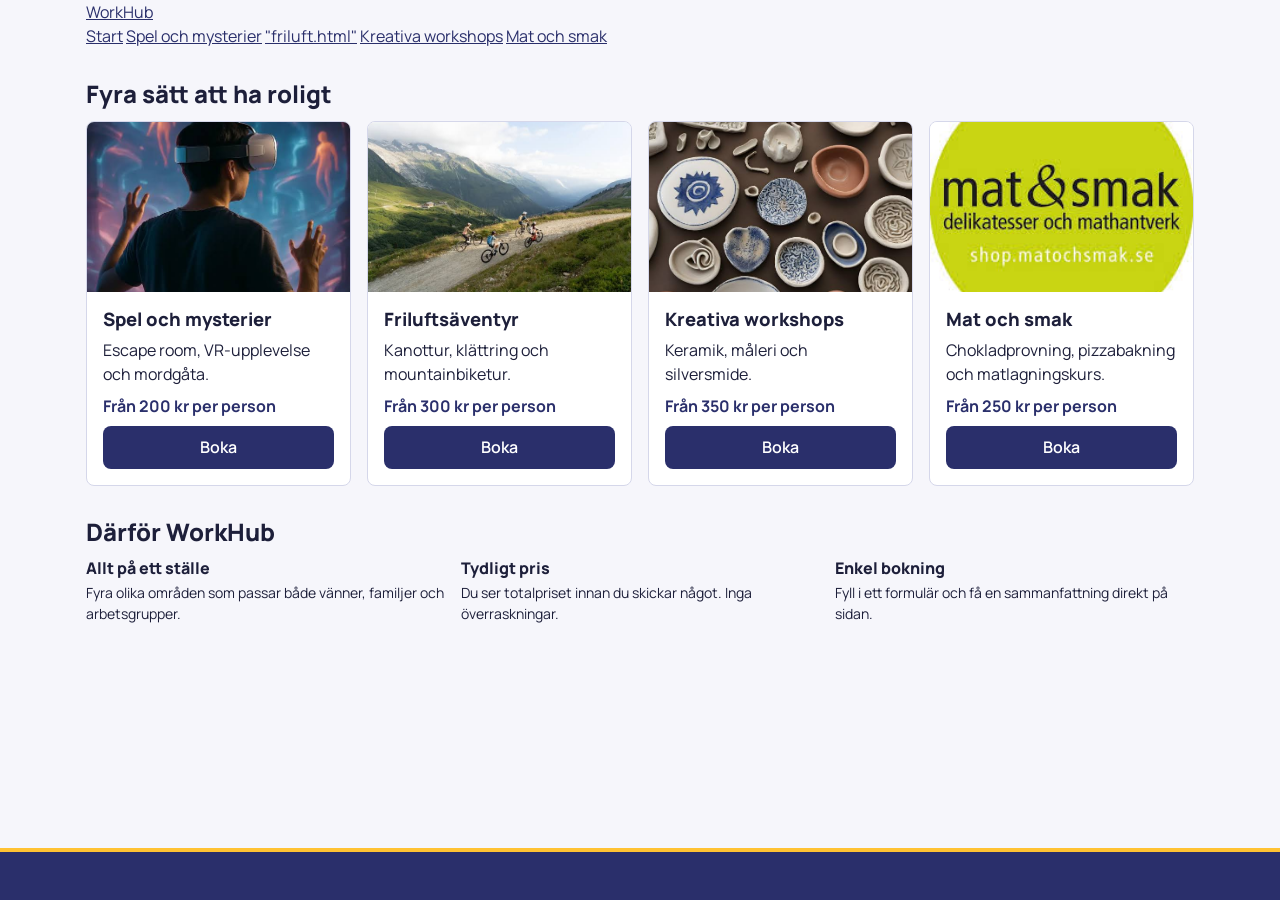
==== index.html @ cd652612 "add header" ====
<!DOCTYPE html>
<html lang="sv">
<head>
  <meta charset="UTF-8">
  <meta name="viewport" content="width=device-width, initial-scale=1">
  <title>WorkHub – Upplevelser</title>
  <link rel="preconnect" href="https://fonts.googleapis.com">
  <link rel="preconnect" href="https://fonts.gstatic.com" crossorigin>
  <link href="https://fonts.googleapis.com/css2?family=Manrope:wght@200..800&display=swap" rel="stylesheet">
  <link rel="stylesheet" href="css/style.css">
</head>
<body>
  <div class="wrapper">

     <header>
      <div class="container">
      <a href="#" class="logo">WorkHub</a>
    <nav class="nav-menu">
      <a href="index.html" class="nav-link active">Start</a>
      <a href="spel.html" class="nav-link">Spel och mysterier</a>
      <a href="friluft.html" class="nav-link">"friluft.html"</a>
      <a href="workshops.html" class="nav-link">Kreativa workshops</a>
      <a href="mat.html" class="nav-link">Mat och smak</a>
    </nav>
    
      </div>
    </header>
    
    <main>
      <div class="container">
        <section class="four-ways" >
          <h2>Fyra sätt att ha roligt</h2>
          <div class="four-ways-grid">

            <article class="way-card">
              <div class="way-card-img way-card-img-spel">
                <img src="images/escape.jfif" alt="VR-upplevelse">
              </div>
              <div class="way-card-body">
                <h3>Spel och mysterier</h3>
                <p>Escape room, VR-upplevelse och mordgåta.</p>
                <p class="way-card-price">Från 200 kr per person</p>
                <a class="way-card-link" href="spel.html">Boka</a>
              </div>
            </article>

            <article class="way-card">
              <div class="way-card-img way-card-img-friluft">
                <img src="images/mountain.jfif" alt="mountainbiketur" >
              </div>
              <div class="way-card-body">
                <h3>Friluftsäventyr</h3>
                <p>Kanottur, klättring och mountainbiketur.</p>
                <p class="way-card-price">Från 300 kr per person</p>
                <a class="way-card-link" href="friluft.html">Boka</a>
              </div>
            </article>

            <article class="way-card">
              <div class="way-card-img way-card-img-workshops">
                <img src="images/ceramic.jfif" alt="Keramik lera">
              </div>
              <div class="way-card-body">
                <h3>Kreativa workshops</h3>
                <p>Keramik, måleri och silversmide.</p>
                <p class="way-card-price">Från 350 kr per person</p>
                <a class="way-card-link" href="workshops.html">Boka</a>
              </div>
            </article>

            <article class="way-card">
              <div class="way-card-img way-card-img-mat">
                <img src="images/mat.jfif" alt="mat och smak">
              </div>
              <div class="way-card-body">
                <h3>Mat och smak</h3>
                <p>Chokladprovning, pizzabakning och matlagningskurs.</p>
                <p class="way-card-price">Från 250 kr per person</p>
                <a class="way-card-link" href="mat.html">Boka</a>
              </div>
            </article>

          </div>
        </section>
       


        <section class="why-workhub">
   <h2>Därför WorkHub</h2>
<div class="why-workhub-content">
<article>
<h3>Allt på ett ställe</h3>
<p>Fyra olika områden som passar både vänner, familjer och arbetsgrupper.</p>
</article>
<article>
<h3>Tydligt pris</h3>
<p>Du ser totalpriset innan du skickar något. Inga överraskningar.</p>
</article>
<article>
<h3>Enkel bokning</h3>
<p>Fyll i ett formulär och få en sammanfattning direkt på sidan.</p>
</article>
</div>
        </section>
      </div>
    </main> 

    <footer class="site-footer">
      <div class="container">

      </div>
    </footer>

  </div>
</body>
</html>
---- css/style.css ----
:root {
  --bg: #f6f6fb;
  --surface: #ffffff;
  --text: #1d1f3a;
  --primary: #2a2f6b;
  --primary-dark: #1b1e4a;
  --accent: #ffc233;
  --border: #d5d7ea;
  --error: #b3261e;
  --radius: 8px;
}
 

* {
  box-sizing: border-box;
  margin: 0;
  padding: 0;
}
 
body {
  font-family: "Manrope", sans-serif;
  font-weight: 400;
  font-style: normal;
  font-size: 1rem;
  line-height: 1.5;
  background: var(--bg);
  color: var(--text);
}
 

.wrapper {
  display: grid;
  grid-template-rows: auto 1fr auto;
  min-height: 100vh;
}
 
.container {
  width: 100%;
  padding-left: 1rem;
  padding-right: 1rem;
  margin-left: auto;
  margin-right: auto;
}
 
@media (min-width: 576px) {
  .container {
    max-width: 540px;
  }
}
 
@media (min-width: 768px) {
  .container {
    max-width: 720px;
  }
}
 
@media (min-width: 992px) {
  .container {
    max-width: 960px;
  }
}
 
@media (min-width: 1200px) {
  .container {
    max-width: 1140px;
  }
}
 
@media (min-width: 1400px) {
  .container {
    max-width: 1320px;
  }
}
 
h1, h2, h3 {
  line-height: 1.2;
  margin-bottom: .5rem;
}
 
p {
  margin-bottom: .75rem;
}
 
ul, ol {
  padding-left: 1.25rem;
  margin-bottom: .75rem;
}
 
a {
  color: var(--primary);
}

/*Därför workHub section */
.why-workhub {
  margin-top: 2rem;
  margin-bottom: 2rem;
}

.why-workhub h2{
  color: var(--text);
  font-size: 1.5rem;
  font-weight: 800;
  margin-bottom: 0.75rem;
}

.why-workhub-content {
  display: flex;
  gap: 1rem;
  align-items: flex-start;
}
.why-workhub-content article {
  flex: 1;
  min-width: 0;
}
.why-workhub-content h3{
  color: var(--text);
  font-size: 1rem;
  font-weight: 800;
  margin-bottom: 0.25rem;
}
.why-workhub-content P{
  color: var(--text);
  font-size: 0.875rem;
  line-height: 1.5;
  margin: 0;
}

@media (max-width: 600px) {
.why-workhub-content {
  flex-direction: column;
  gap: 1rem;
}
}


/* ===========================================================
   GEMENSAM BAS: navigation, knappar och formulärfält
   Tillagt av Ali. Delas av alla bokningssidor.
   =========================================================== */

/* Dold text som bara skärmläsare läser upp */
.sr-only {
  position: absolute;
  width: 1px;
  height: 1px;
  padding: 0;
  overflow: hidden;
  clip: rect(0, 0, 0, 0);
  white-space: nowrap;
  border: 0;
}

/* --- Sidhuvud och navigation --- */
.site-header {
  background: var(--primary);
  border-bottom: 4px solid var(--accent);
}

.site-header__inner {
  display: flex;
  flex-wrap: wrap;
  align-items: center;
  gap: 1rem 2rem;
  padding-top: 1rem;
  padding-bottom: 1rem;
}

.site-logo {
  font-size: 1.25rem;
  font-weight: 800;
  color: #fff;
  text-decoration: none;
}

.site-nav ul {
  display: flex;
  flex-wrap: wrap;
  gap: .25rem 1.5rem;
  list-style: none;
  padding: 0;
  margin: 0;
}

.site-nav a {
  display: inline-block;
  padding: .35rem .25rem;
  color: #fff;
  text-decoration: none;
  border-bottom: 3px solid transparent;
}

.site-nav a:hover,
.site-nav a:focus-visible {
  border-bottom-color: var(--accent);
}

/* Markerar vilken sida besökaren står på, med både färg och ram */
.site-nav a[aria-current="page"] {
  font-weight: 800;
  border-bottom-color: var(--accent);
}

/* --- Sidfot --- */
.site-footer {
  background: var(--primary);
  border-top: 4px solid var(--accent);
  color: #fff;
  text-align: center;
  padding-top: 1.5rem;
  padding-bottom: 1.5rem;
  margin-top: 3rem;
}

.site-footer p {
  margin: 0;
  font-size: .875rem;
}

/* --- Knappar --- */
.btn {
  display: inline-block;
  font-family: inherit;
  font-size: 1rem;
  font-weight: 700;
  padding: .75rem 1.5rem;
  border: 2px solid transparent;
  border-radius: var(--radius);
  cursor: pointer;
}

.btn--primary {
  background: var(--primary);
  color: #fff;
}

.btn--primary:hover {
  background: var(--primary-dark);
}

.btn--ghost {
  background: transparent;
  color: var(--primary);
  border-color: var(--primary);
}

.btn--ghost:hover {
  background: var(--primary);
  color: #fff;
}

.btn:disabled {
  opacity: .5;
  cursor: not-allowed;
}

/* Tydlig fokusram för tangentbordsnavigering */
.btn:focus-visible,
.site-nav a:focus-visible,
input:focus-visible {
  outline: 3px solid var(--accent);
  outline-offset: 2px;
}

/* --- Formulärfält --- */
.field {
  margin-bottom: 1rem;
}

.field label {
  display: block;
  font-weight: 700;
  margin-bottom: .25rem;
}

.field input {
  width: 100%;
  font-family: inherit;
  font-size: 1rem;
  padding: .625rem .75rem;
  color: var(--text);
  background: var(--surface);
  border: 2px solid var(--border);
  border-radius: var(--radius);
}

.field--narrow input {
  max-width: 8rem;
}

.field input:disabled {
  background: var(--bg);
  color: #6b6d8a;
}

/* Fel markeras med både röd ram och ett extra streck till vänster */
.field input.input--invalid {
  border-color: var(--error);
  border-left-width: 6px;
}

/* Felrutan tar ingen plats förrän den har text */
.field-error {
  margin: .25rem 0 0;
  font-size: .875rem;
  font-weight: 700;
  color: var(--error);
}

.field-error:empty {
  display: none;
}

/* Felmeddelanden inleds med ordet Fel, så att informationen
   inte bara förmedlas med den röda färgen */
.field-error--visible::before {
  content: "\26A0 Fel: ";
}
/* Fyra sätt att ha roligt section */
.four-ways {
  margin-top: 2rem;
  margin-bottom: 2rem;
}

.four-ways h2 {
  color: var(--text);
  font-size: 1.5rem;
  font-weight: 800;
  margin-bottom: 0.75rem;
}

.four-ways-grid {
  display: grid;
  grid-template-columns: repeat(auto-fit, minmax(220px, 1fr));
  gap: 1rem;
}

.way-card {
  display: flex;
  flex-direction: column;
  background: var(--surface);
  border: 1px solid var(--border);
  border-radius: var(--radius);
  overflow: hidden;
}

.way-card-img {
  height: 170px;
  overflow: hidden;
}

.way-card-img img {
  display: block;
  width: 100%;
  height: 100%;
  object-fit: cover;
}

.way-card-body {
  display: flex;
  flex-direction: column;
  flex: 1;
  gap: 0.5rem;
  padding: 1rem;
}

.way-card-body h3 {
  color: var(--text);
  font-size: 1.15rem;
  font-weight: 800;
  margin: 0;
}

.way-card-body p {
  margin: 0;
}

.way-card-price {
  color: var(--primary);
  font-weight: 700;
}

.way-card-link {
  display: inline-block;
  margin-top: auto;
  padding: 0.6rem 1.1rem;
  text-align: center;
  text-decoration: none;
  font-weight: 600;
  color: #fff;
  background: var(--primary);
  border-radius: var(--radius);
}

.way-card-link:hover {
  background: var(--primary-dark);
}

/* ************************************** */


/* ===========================================================
   SA BOKAR DU
   Tillagt av Ali. Tre steg som forklarar bokningsflodet.
   Samma kortstil som .way-card, sa att sidan hanger ihop.
   =========================================================== */

.how-to-book {
  margin-top: 2rem;
  margin-bottom: 2rem;
}

.how-to-book h2 {
  color: var(--text);
  font-size: 1.5rem;
  font-weight: 800;
  margin-bottom: 0.75rem;
}

.how-to-book-steps {
  display: grid;
  grid-template-columns: repeat(auto-fit, minmax(220px, 1fr));
  gap: 1rem;
  list-style: none;
}

.step-card {
  display: flex;
  align-items: flex-start;
  gap: 0.75rem;
  background: var(--surface);
  border: 1px solid var(--border);
  border-radius: var(--radius);
  padding: 1rem;
}

/* Siffran ar en egen cirkel, sa att stegens ordning syns
   aven for den som inte uppfattar farger. */
.step-number {
  flex-shrink: 0;
  width: 1.75rem;
  height: 1.75rem;
  display: flex;
  align-items: center;
  justify-content: center;
  background: var(--primary);
  color: #fff;
  border-radius: 50%;
  font-size: 0.875rem;
  font-weight: 700;
}

.step-body h3 {
  font-size: 1rem;
  font-weight: 700;
  margin-bottom: 0.25rem;
}

.step-body p {
  font-size: 0.9375rem;
}
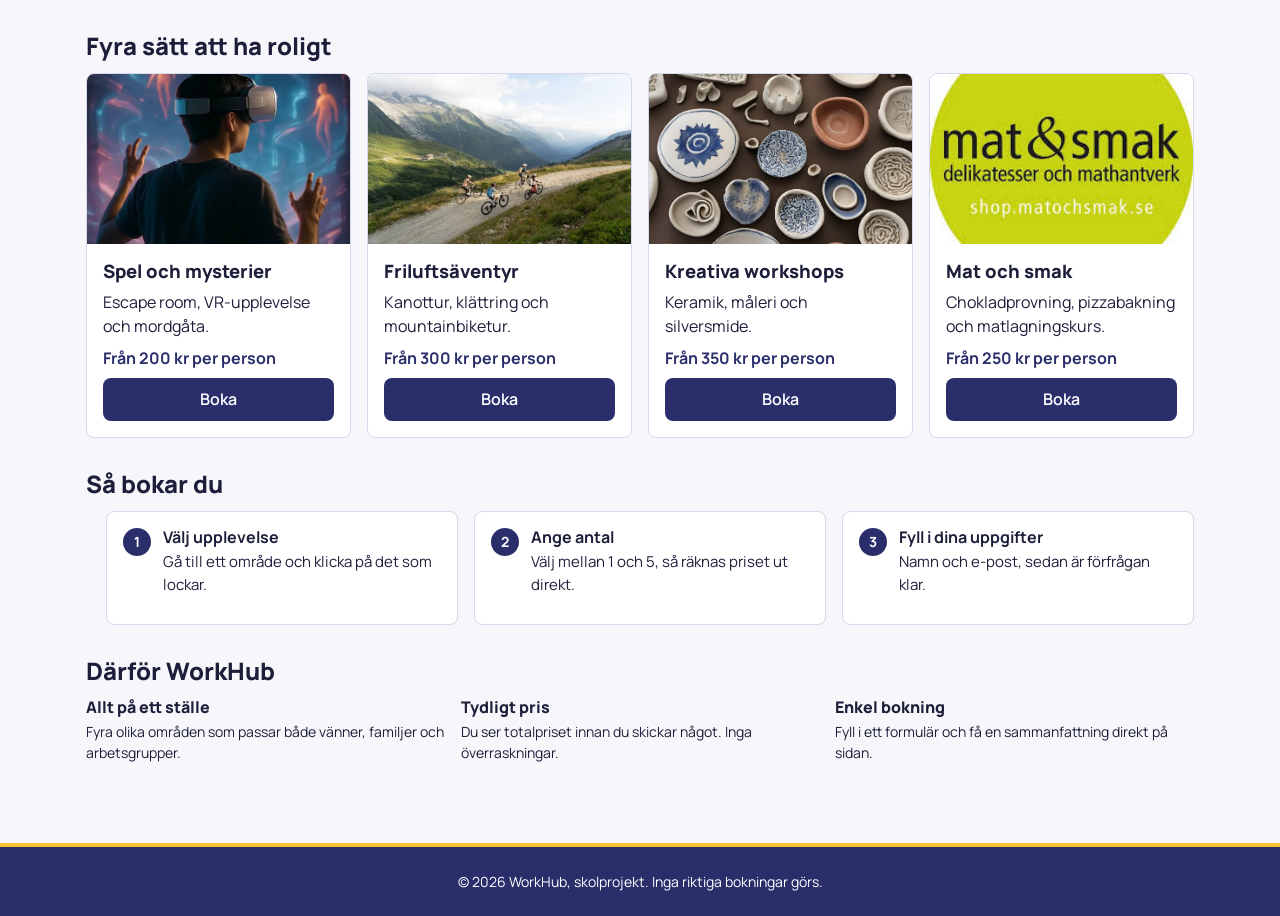
==== commit 02e60ef6: "Merge pull request #5 from zahra64/feature/kreativa-workshops Bokningssidan Kreativa workshops + sek" ====
--- a/index.html
+++ b/index.html
@@ -12,20 +12,12 @@
 <body>
   <div class="wrapper">
 
-     <header>
+    <header>
       <div class="container">
-      <a href="#" class="logo">WorkHub</a>
-    <nav class="nav-menu">
-      <a href="index.html" class="nav-link active">Start</a>
-      <a href="spel.html" class="nav-link">Spel och mysterier</a>
-      <a href="friluft.html" class="nav-link">"friluft.html"</a>
-      <a href="workshops.html" class="nav-link">Kreativa workshops</a>
-      <a href="mat.html" class="nav-link">Mat och smak</a>
-    </nav>
-    
+
       </div>
     </header>
-    
+
     <main>
       <div class="container">
         <section class="four-ways" >
@@ -85,6 +77,39 @@
        
 
 
+
+        <!-- Sa bokar du: tre steg som forklarar bokningsflodet -->
+        <section class="how-to-book">
+          <h2>Så bokar du</h2>
+          <ol class="how-to-book-steps">
+
+            <li class="step-card">
+              <span class="step-number">1</span>
+              <div class="step-body">
+                <h3>Välj upplevelse</h3>
+                <p>Gå till ett område och klicka på det som lockar.</p>
+              </div>
+            </li>
+
+            <li class="step-card">
+              <span class="step-number">2</span>
+              <div class="step-body">
+                <h3>Ange antal</h3>
+                <p>Välj mellan 1 och 5, så räknas priset ut direkt.</p>
+              </div>
+            </li>
+
+            <li class="step-card">
+              <span class="step-number">3</span>
+              <div class="step-body">
+                <h3>Fyll i dina uppgifter</h3>
+                <p>Namn och e-post, sedan är förfrågan klar.</p>
+              </div>
+            </li>
+
+          </ol>
+        </section>
+
         <section class="why-workhub">
    <h2>Därför WorkHub</h2>
 <div class="why-workhub-content">
@@ -107,7 +132,7 @@
 
     <footer class="site-footer">
       <div class="container">
-
+        <p>&copy; 2026 WorkHub, skolprojekt. Inga riktiga bokningar görs.</p>
       </div>
     </footer>
 
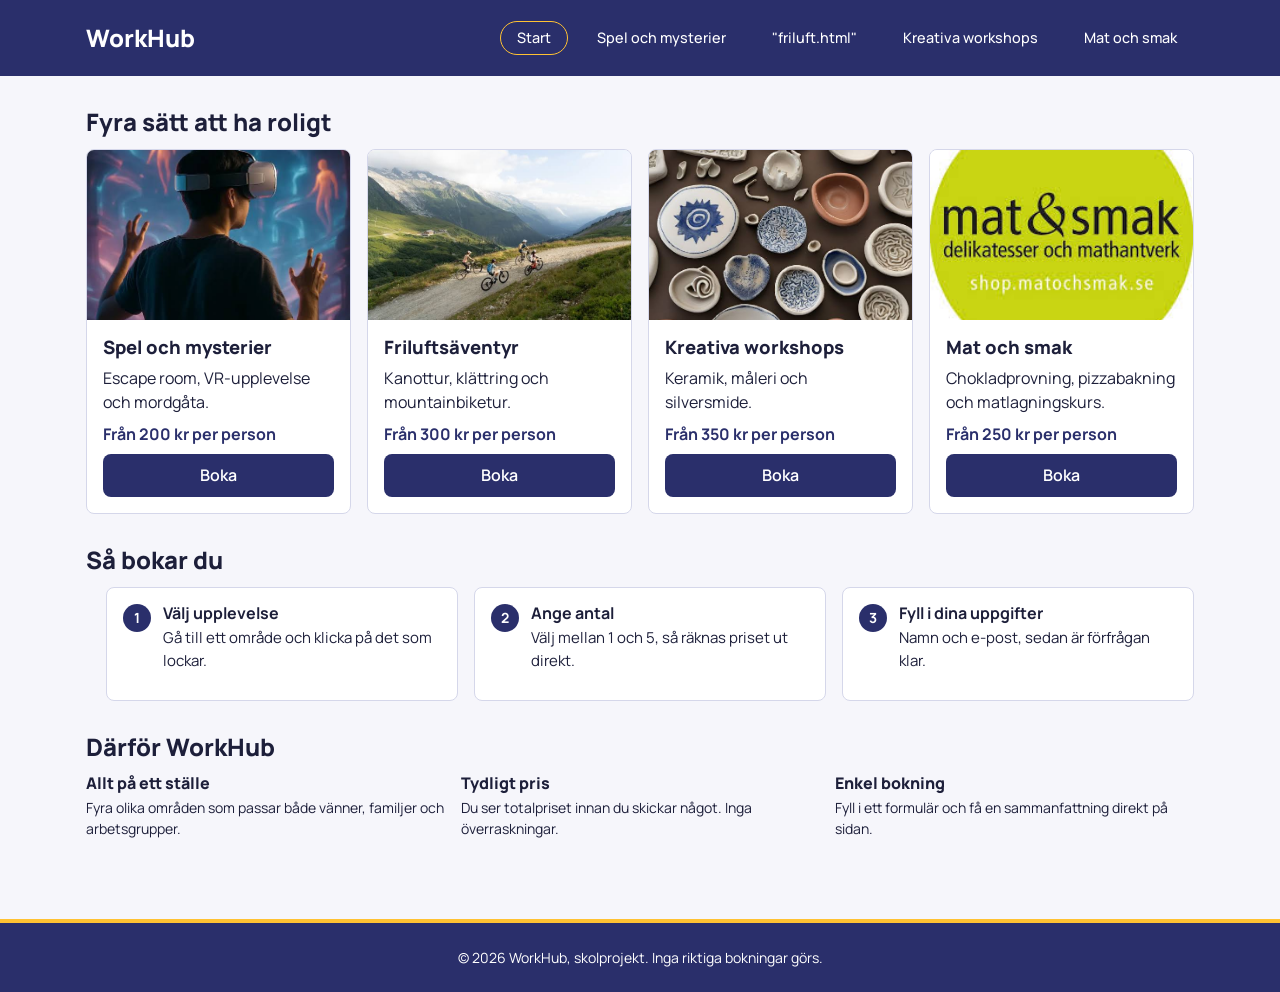
==== commit c4d3a624: "Merge branch 'develop' of https://github.com/zahra64/WorkHub into feat/Header" ====
--- a/index.html
+++ b/index.html
@@ -12,12 +12,20 @@
 <body>
   <div class="wrapper">
 
-    <header>
+     <header>
       <div class="container">
-
+      <a href="#" class="logo">WorkHub</a>
+    <nav class="nav-menu">
+      <a href="index.html" class="nav-link active">Start</a>
+      <a href="spel.html" class="nav-link">Spel och mysterier</a>
+      <a href="friluft.html" class="nav-link">"friluft.html"</a>
+      <a href="workshops.html" class="nav-link">Kreativa workshops</a>
+      <a href="mat.html" class="nav-link">Mat och smak</a>
+    </nav>
+    
       </div>
     </header>
-
+    
     <main>
       <div class="container">
         <section class="four-ways" >
--- a/css/style.css
+++ b/css/style.css
@@ -395,6 +395,64 @@
   background: var(--primary-dark);
 }
 
+
+/* =========================================
+   Header 
+   ========================================= */
+
+header {
+  background-color: var(--primary);
+  padding: 1.25rem 0;
+}
+
+header .container {
+  display: flex;
+  justify-content: space-between;
+  align-items: center;
+}
+
+.logo {
+  color: #ffffff;
+  font-size: 1.5rem;
+  font-weight: 800;
+  text-decoration: none;
+}
+
+.nav-menu {
+  display: flex;
+  gap: 0.75rem;
+  align-items: center;
+}
+
+.nav-link {
+  color: #ffffff;
+  text-decoration: none;
+  font-size: 0.9rem;
+  font-weight: 500;
+  padding: 0.35rem 1rem;
+  border-radius: 20px;
+  border: 1px solid transparent;
+  transition: all 0.2s ease-in-out;
+}
+
+/* الزر النشط والتأثير عند مرور الماوس */
+.nav-link.active,
+.nav-link:hover {
+  border-color: var(--accent);
+}
+
+/* التجاوب مع شاشات الجوال */
+@media (max-width: 768px) {
+  header .container {
+    flex-direction: column;
+    gap: 1rem;
+  }
+  
+  .nav-menu {
+    flex-wrap: wrap;
+    justify-content: center;
+  }
+}
 /* ************************************** */
 
 
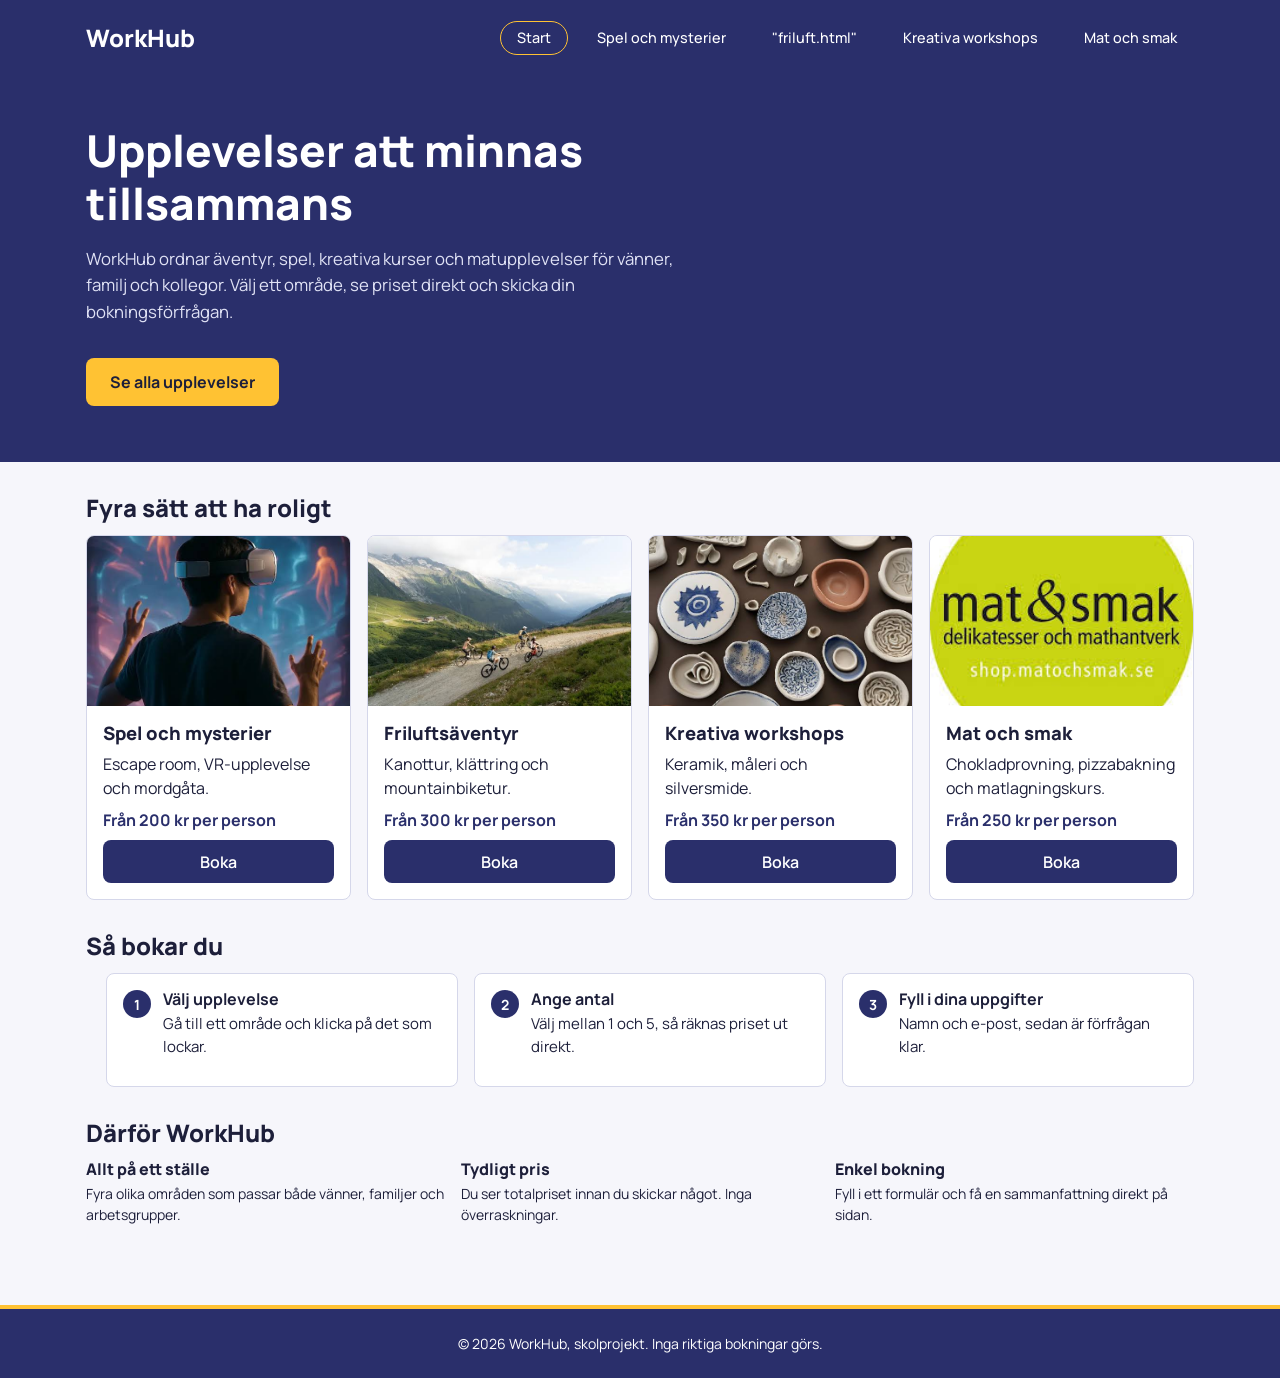
==== commit bf557c23: "Add hero section" ====
--- a/index.html
+++ b/index.html
@@ -22,12 +22,25 @@
       <a href="workshops.html" class="nav-link">Kreativa workshops</a>
       <a href="mat.html" class="nav-link">Mat och smak</a>
     </nav>
-    
+
       </div>
     </header>
     
     <main>
+              <section class="hero-section">
+<div class="container">
+<div class="hero-content">
+<h1>Upplevelser att minnas tillsammans</h1>
+<p>
+              WorkHub ordnar äventyr, spel, kreativa kurser och matupplevelser för vänner, familj och kollegor. 
+              Välj ett område, se priset direkt och skicka din bokningsförfrågan.
+</p>
+<a href="#four-ways" id="hero-cta-btn" class="hero-btn">Se alla upplevelser</a>
+</div>
+</div>
+</section>
       <div class="container">
+
         <section class="four-ways" >
           <h2>Fyra sätt att ha roligt</h2>
           <div class="four-ways-grid">
--- a/css/style.css
+++ b/css/style.css
@@ -435,13 +435,11 @@
   transition: all 0.2s ease-in-out;
 }
 
-/* الزر النشط والتأثير عند مرور الماوس */
 .nav-link.active,
 .nav-link:hover {
   border-color: var(--accent);
 }
 
-/* التجاوب مع شاشات الجوال */
 @media (max-width: 768px) {
   header .container {
     flex-direction: column;
@@ -453,7 +451,52 @@
     justify-content: center;
   }
 }
-/* ************************************** */
+/* =========================================
+   Hero
+   ========================================= */
+.hero-section {
+  background-color: var(--primary);
+  padding: 3rem 0 3.5rem 0;
+  color: #ffffff;
+  width: 100%;
+}
+ 
+.hero-content {
+  max-width: 600px;
+}
+ 
+.hero-content h1 {
+  font-size: 2.75rem;
+  font-weight: 800;
+  line-height: 1.2;
+  margin-bottom: 1rem;
+  color: #ffffff;
+}
+ 
+.hero-content p {
+  font-size: 1.05rem;
+  line-height: 1.6;
+  margin-bottom: 2rem;
+  color: #e0e2f5;
+}
+ 
+.hero-btn {
+  display: inline-block;
+  background-color: var(--accent);
+  color: var(--text);
+  text-decoration: none;
+  padding: 0.75rem 1.5rem;
+  font-size: 1rem;
+  font-weight: 700;
+  border-radius: var(--radius);
+  transition: transform 0.2s ease, opacity 0.2s ease;
+}
+ 
+.hero-btn:hover {
+  opacity: 0.9;
+  transform: translateY(-2px);
+ 
+}
 
 
 /* ===========================================================
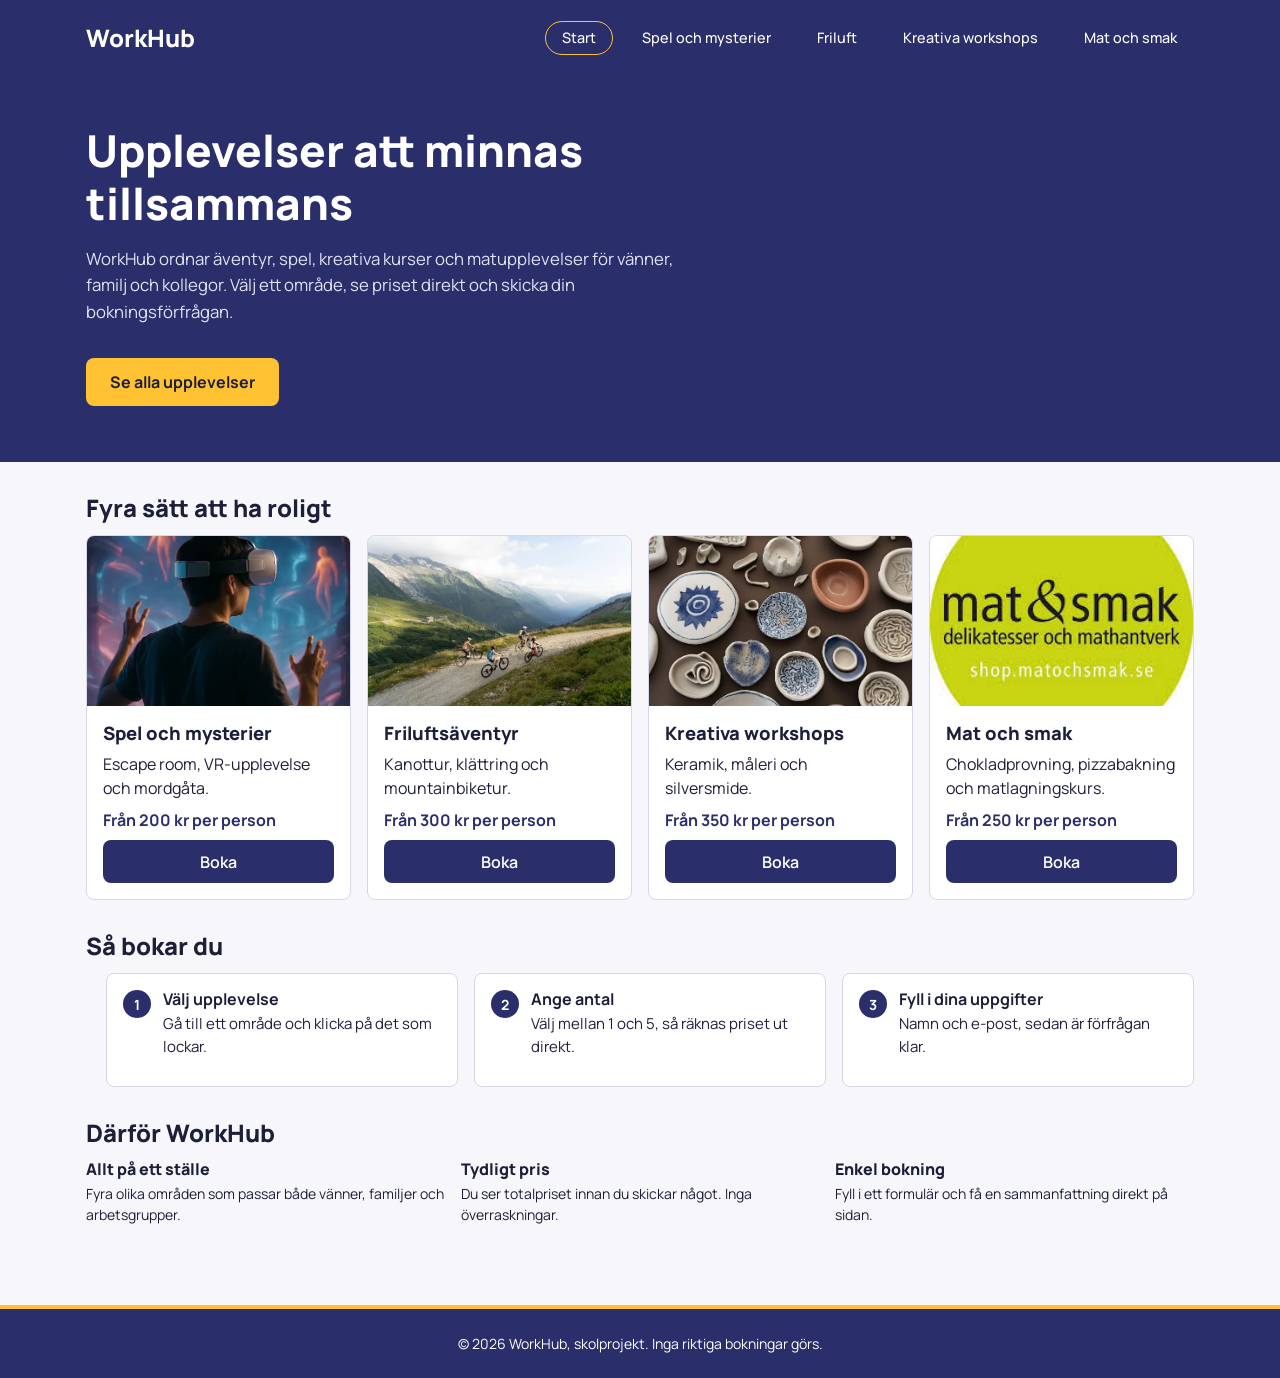
==== commit 9e8f231c: "Repair header" ====
--- a/index.html
+++ b/index.html
@@ -18,7 +18,7 @@
     <nav class="nav-menu">
       <a href="index.html" class="nav-link active">Start</a>
       <a href="spel.html" class="nav-link">Spel och mysterier</a>
-      <a href="friluft.html" class="nav-link">"friluft.html"</a>
+      <a href="friluft.html" class="nav-link">Friluft</a>
       <a href="workshops.html" class="nav-link">Kreativa workshops</a>
       <a href="mat.html" class="nav-link">Mat och smak</a>
     </nav>
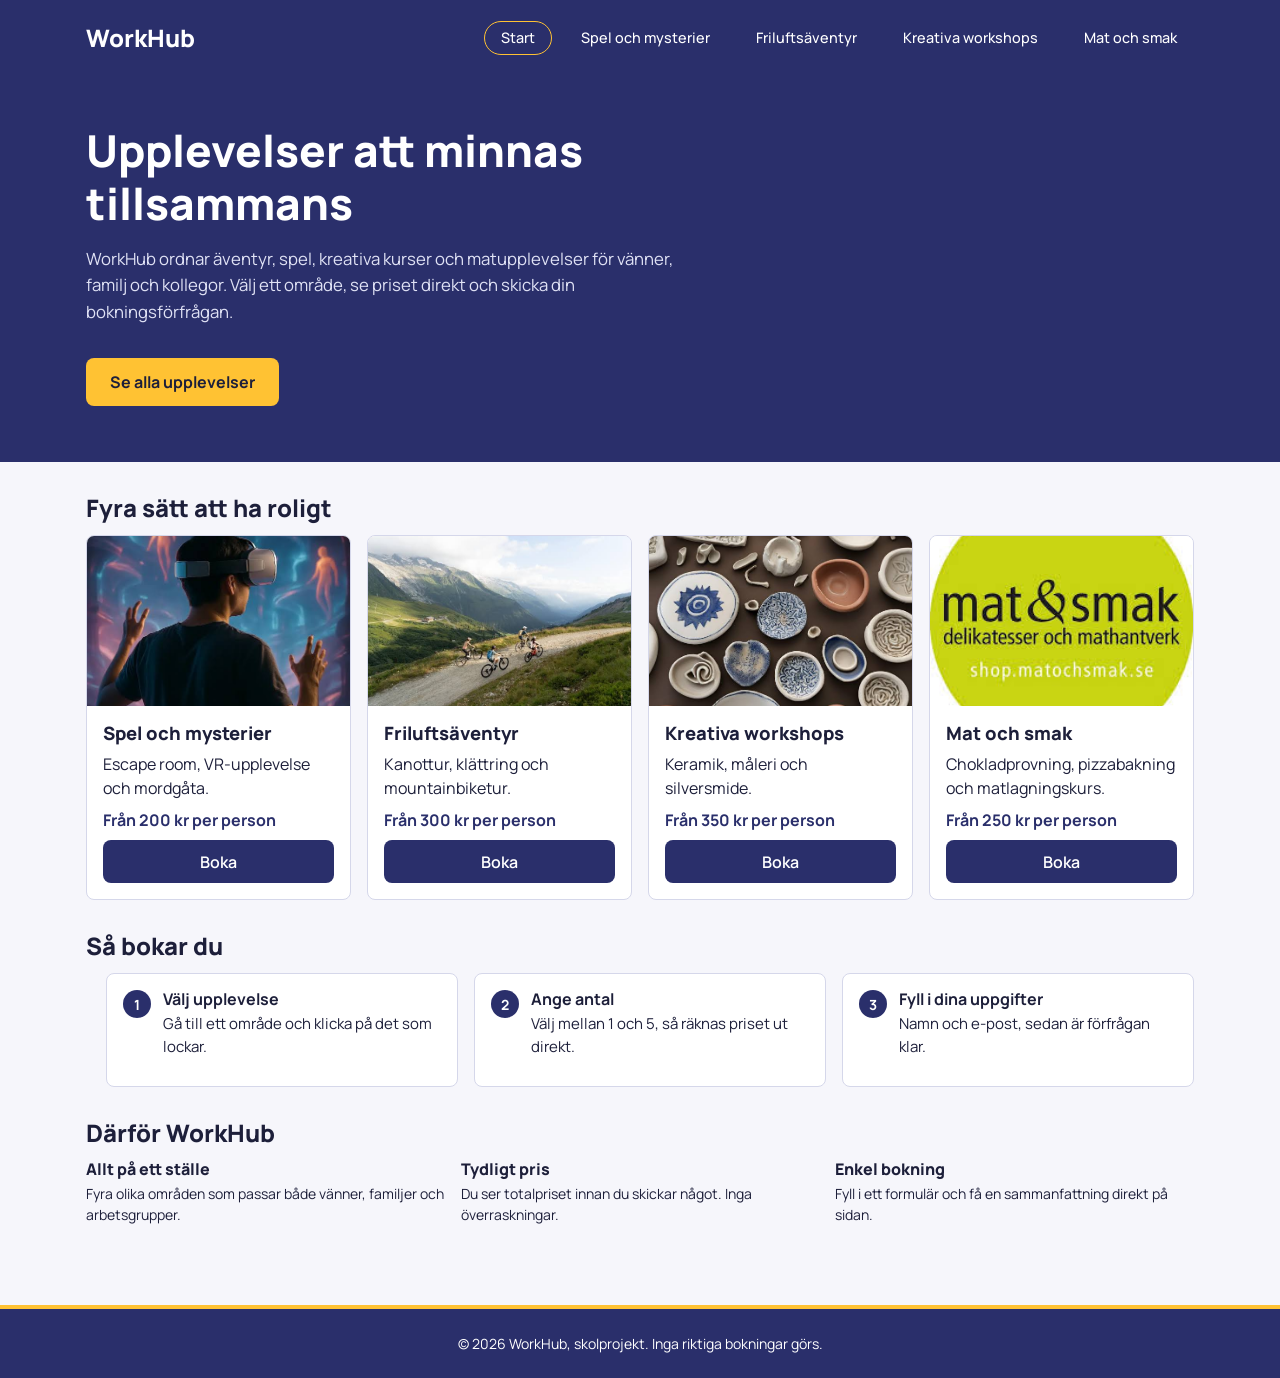
==== commit cf981635: "fiax Friluftsäventyr" ====
--- a/index.html
+++ b/index.html
@@ -18,7 +18,7 @@
     <nav class="nav-menu">
       <a href="index.html" class="nav-link active">Start</a>
       <a href="spel.html" class="nav-link">Spel och mysterier</a>
-      <a href="friluft.html" class="nav-link">Friluft</a>
+      <a href="friluft.html" class="nav-link">Friluftsäventyr</a>
       <a href="workshops.html" class="nav-link">Kreativa workshops</a>
       <a href="mat.html" class="nav-link">Mat och smak</a>
     </nav>
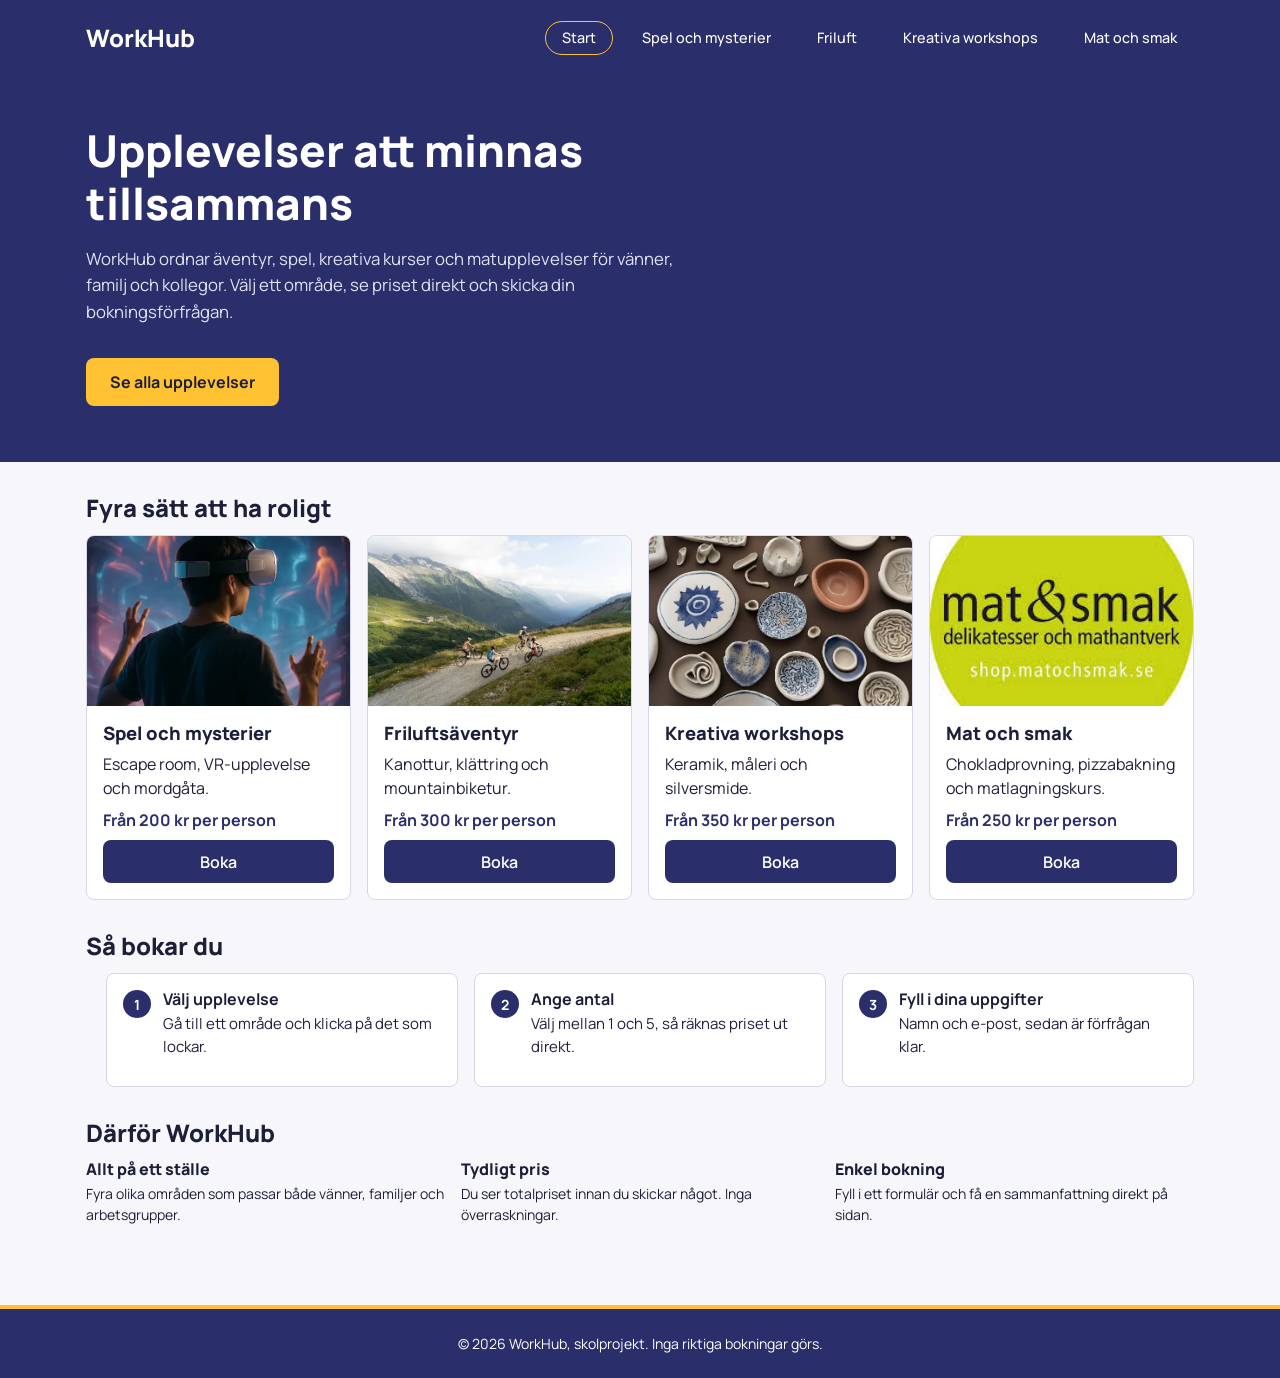
==== commit 5030f886: "Add Spel och mysterier" ====
--- a/index.html
+++ b/index.html
@@ -18,9 +18,9 @@
     <nav class="nav-menu">
       <a href="index.html" class="nav-link active">Start</a>
       <a href="spel.html" class="nav-link">Spel och mysterier</a>
-      <a href="friluft.html" class="nav-link">Friluftsäventyr</a>
+      <a href="friluft.html" class="nav-link">Friluft</a>
       <a href="workshops.html" class="nav-link">Kreativa workshops</a>
-      <a href="mat.html" class="nav-link">Mat och smak</a>
+      <a href="mat-och-smak/mat.html" class="nav-link">Mat och smak</a>
     </nav>
 
       </div>
@@ -89,7 +89,7 @@
                 <h3>Mat och smak</h3>
                 <p>Chokladprovning, pizzabakning och matlagningskurs.</p>
                 <p class="way-card-price">Från 250 kr per person</p>
-                <a class="way-card-link" href="mat.html">Boka</a>
+                <a class="way-card-link" href="mat-och-smak/mat.html">Boka</a>
               </div>
             </article>
 
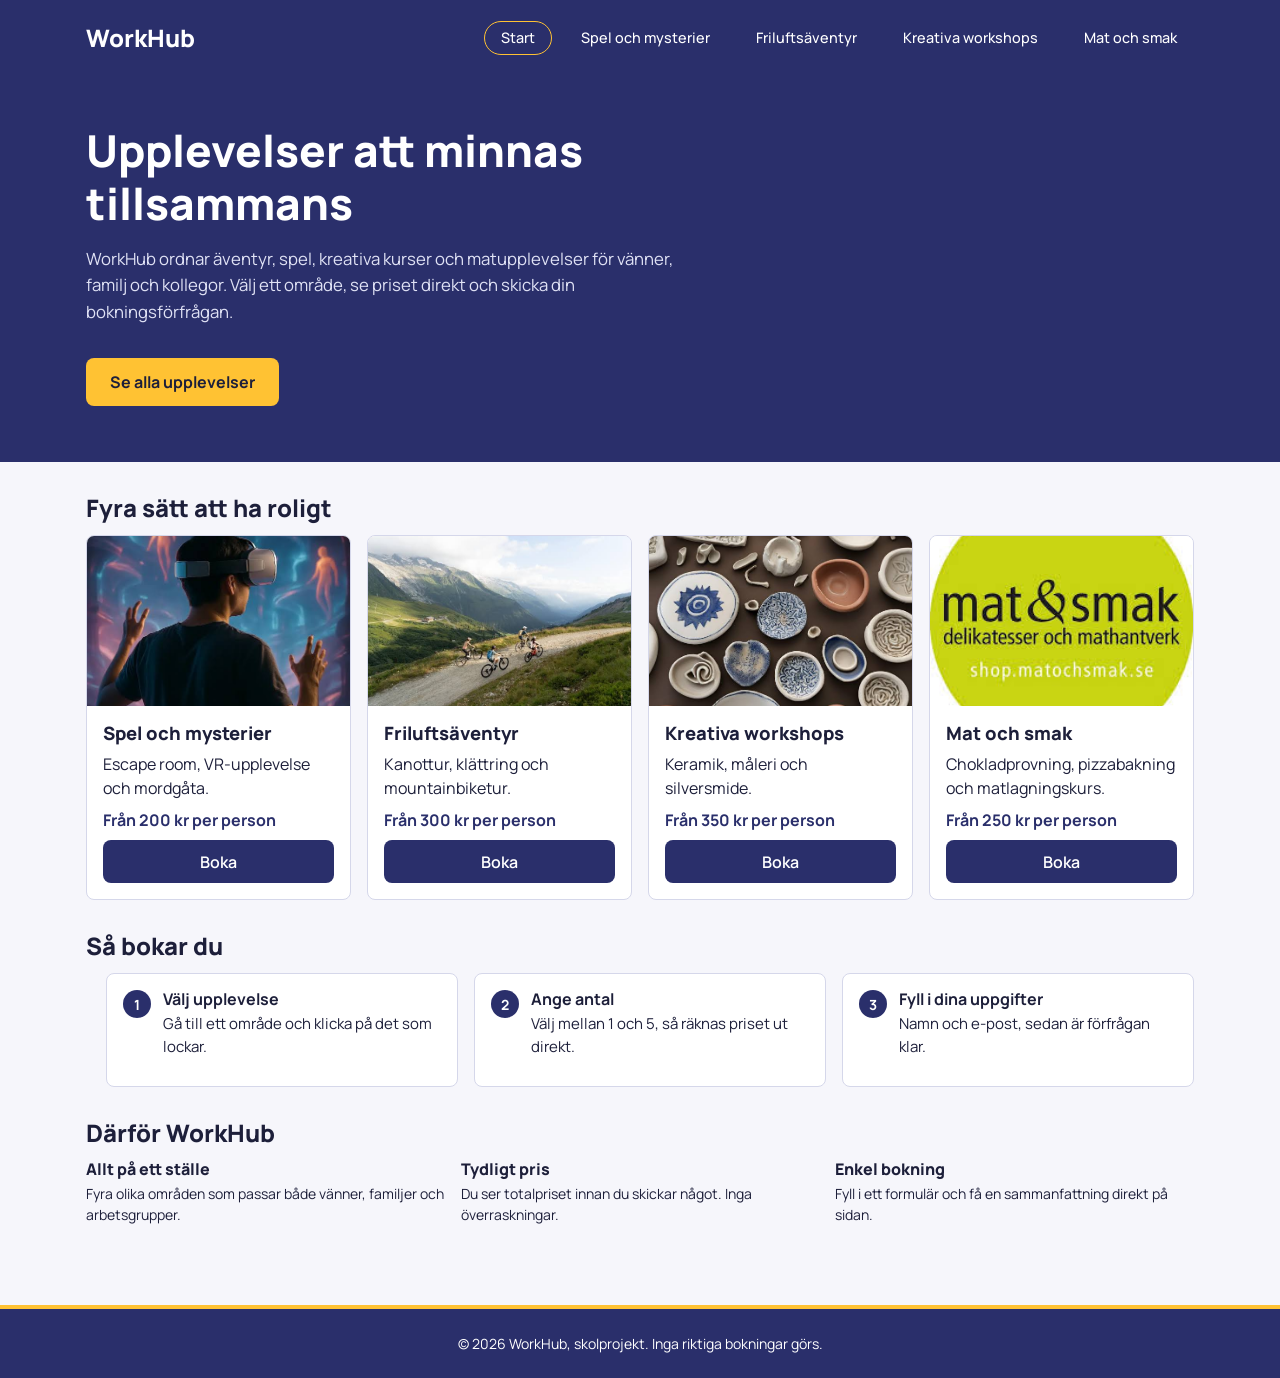
==== commit 6ce14a3f: "fix index.html" ====
--- a/index.html
+++ b/index.html
@@ -18,7 +18,7 @@
     <nav class="nav-menu">
       <a href="index.html" class="nav-link active">Start</a>
       <a href="spel.html" class="nav-link">Spel och mysterier</a>
-      <a href="friluft.html" class="nav-link">Friluft</a>
+      <a href="friluft.html" class="nav-link">Friluftsäventyr</a>
       <a href="workshops.html" class="nav-link">Kreativa workshops</a>
       <a href="mat-och-smak/mat.html" class="nav-link">Mat och smak</a>
     </nav>
